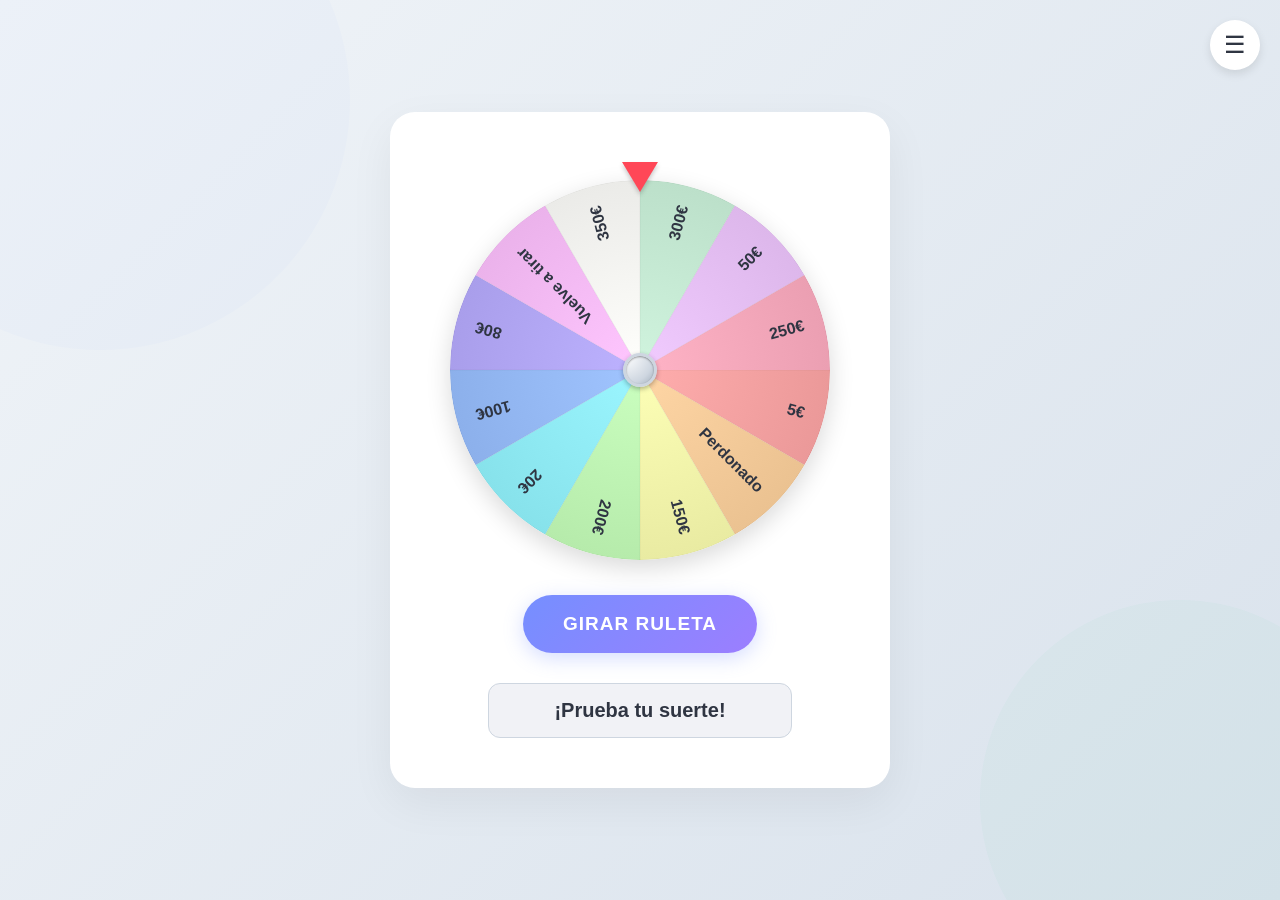
==== index.html @ 8aab4d03 "Update index.html" ====
<!DOCTYPE html>
<html lang="es">
<head>
<meta charset="UTF-8">
<meta name="viewport" content="width=device-width, initial-scale=1.0"/>
<title>Ruleta - Tiradas Gratis</title>
<style>
  /* --- Fondo y Entorno Visual --- */
  body {
    font-family: 'Segoe UI', Tahoma, Geneva, Verdana, sans-serif;
    display: flex;
    justify-content: center;
    align-items: center;
    min-height: 100vh;
    margin: 0;
    padding: 20px;
    box-sizing: border-box;
    overflow-x: hidden;
    
    /* Fondo Refinado con Profundidad */
    background: 
      linear-gradient(135deg, #f0f4f8 0%, #d9e2ec 100%),
      radial-gradient(circle at 70% 30%, rgba(117, 143, 255, 0.05) 0%, rgba(117, 143, 255, 0) 50%),
      repeating-linear-gradient(45deg, transparent, transparent 10px, rgba(0,0,0,0.01) 10px, rgba(0,0,0,0.01) 20px);
    background-attachment: fixed;
  }

  /* Formas Decorativas en el Fondo */
  body::before, body::after {
    content: '';
    position: fixed;
    border-radius: 50%;
    z-index: -1; 
  }

  body::before {
    width: 500px;
    height: 500px;
    background: rgba(117, 143, 255, 0.03);
    top: -150px;
    left: -150px;
  }

  body::after {
    width: 400px;
    height: 400px;
    background: rgba(46, 213, 115, 0.03);
    bottom: -100px;
    right: -100px;
  }

  /* --- Botón Menú Hamburguesa --- */
  #btn-menu {
    position: fixed;
    top: 20px;
    right: 20px;
    background: white;
    border: none;
    width: 50px;
    height: 50px;
    border-radius: 50%;
    font-size: 24px;
    cursor: pointer;
    box-shadow: 0 4px 10px rgba(0,0,0,0.1);
    z-index: 100;
    transition: transform 0.2s, box-shadow 0.2s;
    display: flex;
    justify-content: center;
    align-items: center;
    color: #2f3542;
  }

  #btn-menu:hover {
    transform: scale(1.05);
    box-shadow: 0 6px 15px rgba(0,0,0,0.15);
  }

  /* --- Overlay oscuro al abrir el menú --- */
  #overlay {
    position: fixed;
    top: 0; left: 0; width: 100%; height: 100%;
    background: rgba(0,0,0,0.4);
    opacity: 0;
    pointer-events: none;
    transition: opacity 0.3s ease;
    z-index: 999;
  }

  #overlay.activo {
    opacity: 1;
    pointer-events: auto;
  }

  /* --- Contenedor Principal Más Refinado --- */
  .contenedor-ruleta {
    background: white;
    padding: 50px 60px; /* Espaciado interno más generoso */
    border-radius: 25px; /* Bordes más redondeados */
    box-shadow: 0 15px 45px rgba(0,0,0,0.06); /* Sombra más suave y extendida */
    text-align: center;
    display: flex;
    flex-direction: column;
    align-items: center;
    justify-content: center;
    z-index: 10;
  }

  /* --- Ruleta Visual --- */
  .flecha {
    width: 0;
    height: 0;
    border-left: 18px solid transparent;
    border-right: 18px solid transparent;
    border-top: 30px solid #ff4757;
    margin: 0 auto -12px; 
    position: relative;
    z-index: 10;
    filter: drop-shadow(0px 3px 2px rgba(0,0,0,0.2));
  }

  .ruleta-container {
    position: relative;
    display: flex;
    justify-content: center;
    align-items: center;
    border-radius: 50%;
    box-shadow: 0 8px 25px rgba(0,0,0,0.15);
  }

  #canvas {
    border-radius: 50%;
    cursor: pointer;
    display: block;
    width: 380px;  
    height: 380px; 
  }

  .ruleta-container::after {
    content: '';
    position: absolute;
    width: 28px;
    height: 28px;
    background: radial-gradient(circle at top left, #ffffff 0%, #ced6e0 70%, #a4b0be 100%);
    border: 3px solid #ced6e0;
    border-radius: 50%;
    z-index: 5;
    box-shadow: inset 0 1px 2px rgba(0,0,0,0.4), 0 2px 5px rgba(0,0,0,0.3);
  }

  /* --- Botones y Resultados Refinados --- */
  #girarBtn {
    background: linear-gradient(135deg, #758fff, #9c7eff);
    border: none;
    padding: 18px 40px;
    color: white;
    font-size: 19px;
    font-weight: bold;
    border-radius: 50px;
    cursor: pointer;
    box-shadow: 0 5px 20px rgba(117, 143, 255, 0.3);
    transition: all 0.3s ease;
    margin-top: 35px;
    text-transform: uppercase;
    letter-spacing: 1px;
  }

  #girarBtn:not(:disabled):hover {
    transform: translateY(-3px) scale(1.03);
    box-shadow: 0 8px 25px rgba(117, 143, 255, 0.5);
  }

  #girarBtn:disabled {
    background: #ced6e0;
    box-shadow: none;
    cursor: not-allowed;
    transform: none;
  }

  #resultado {
    background: #f1f2f6; 
    border: 1px solid #ced6e0; 
    border-radius: 12px;
    padding: 15px 25px; 
    margin-top: 30px; 
    font-size: 20px;
    font-weight: bold;
    min-height: 28px;
    color: #2f3542;
    transition: all 0.3s ease;
    width: 80%; /* Para que el fondo no ocupe todo el ancho */
    box-sizing: border-box;
  }

  @keyframes parpadear {
    0%, 100% { opacity: 1; }
    50% { opacity: 0.7; }
  }
  
  .resultado-perdonado {
    color: #2ed573 !important;
    border-color: #2ed573 !important;
    background: rgba(46, 213, 115, 0.05) !important;
    transform: scale(1.05);
    animation: parpadear 1s ease-in-out infinite;
    box-shadow: 0 0 15px rgba(46, 213, 115, 0.2);
  }

  .resultado-reintentar {
    color: #758fff !important;
    border-color: #758fff !important;
    background: rgba(117, 143, 255, 0.05) !important;
    transform: scale(1.05);
    font-style: italic;
    box-shadow: 0 0 15px rgba(117, 143, 255, 0.2);
  }

  /* --- Panel de Configuración Deslizante --- */
  .panel-configuracion {
    position: fixed;
    top: 0;
    right: -350px; 
    width: 320px;
    height: 100vh; 
    background: white;
    box-shadow: -5px 0 25px rgba(0,0,0,0.15);
    z-index: 1000; 
    transition: right 0.3s cubic-bezier(0.2, 0.8, 0.2, 1);
    padding: 25px 20px;
    box-sizing: border-box;
    display: flex;
    flex-direction: column;
  }

  .panel-configuracion.abierto {
    right: 0; 
  }

  .header-panel {
    display: flex;
    justify-content: space-between;
    align-items: center;
    margin-bottom: 15px;
    border-bottom: 2px solid #f1f2f6;
    padding-bottom: 10px;
  }

  .header-panel h3 {
    margin: 0;
    font-size: 20px;
    color: #2f3542;
  }

  .btn-cerrar-panel {
    background: transparent;
    border: none;
    font-size: 28px;
    cursor: pointer;
    color: #ff4757;
    line-height: 1;
    padding: 0 5px;
    transition: transform 0.2s;
  }

  .btn-cerrar-panel:hover {
    transform: scale(1.2);
  }

  #lista-opciones {
    list-style: none;
    padding: 0;
    margin: 0 0 15px 0;
    overflow-y: auto; 
    flex-grow: 1; 
    scrollbar-width: thin;
    scrollbar-color: #ced6e0 transparent;
  }

  #lista-opciones::-webkit-scrollbar { width: 6px; }
  #lista-opciones::-webkit-scrollbar-thumb { background-color: #ced6e0; border-radius: 10px; }

  .item-opcion {
    display: flex;
    gap: 8px;
    margin-bottom: 10px;
    align-items: center;
    padding-right: 5px; 
  }

  .item-opcion input {
    flex-grow: 1;
    padding: 10px;
    border: 1px solid #ced6e0;
    border-radius: 6px;
    font-size: 15px;
    outline: none;
    transition: border-color 0.2s;
  }

  .item-opcion input:focus {
    border-color: #758fff;
  }

  .btn-eliminar {
    background: #ff4757;
    color: white;
    border: none;
    width: 32px;
    height: 32px;
    border-radius: 6px;
    cursor: pointer;
    font-weight: bold;
    font-size: 16px;
  }

  .btn-añadir {
    background: #2ed573;
    color: white;
    border: none;
    padding: 14px;
    border-radius: 8px;
    cursor: pointer;
    font-weight: bold;
    font-size: 15px;
    margin-top: auto; 
    transition: transform 0.2s;
  }
  
  .btn-añadir:hover {
    transform: translateY(-2px);
  }
  
  /* Ajustes para pantallas pequeñas */
  @media (max-width: 500px) {
    .contenedor-ruleta { padding: 30px 20px; width: 100%; border-radius: 15px; }
    #canvas { width: 100%; max-width: 380px; height: auto; aspect-ratio: 1/1; }
    .panel-configuracion { width: 100%; right: -100%; }
    #resultado { width: 100%; font-size: 18px; }
  }
</style>
</head>
<body>

<button id="btn-menu" onclick="toggleMenu()">☰</button>
<div id="overlay" onclick="toggleMenu()"></div>

<div class="contenedor-ruleta">
  <div class="flecha"></div>
  <div class="ruleta-container">
    <canvas id="canvas" width="380" height="380"></canvas>
  </div>
  <button id="girarBtn" onclick="girarRuleta()">Girar Ruleta</button>
  <div id="resultado">¡Prueba tu suerte!</div>
</div>

<div class="panel-configuracion" id="panel-config">
  <div class="header-panel">
    <h3>⚙️ Opciones</h3>
    <button class="btn-cerrar-panel" onclick="toggleMenu()">×</button>
  </div>
  <ul id="lista-opciones"></ul>
  <button class="btn-añadir" onclick="añadirOpcion()">+ Añadir opción</button>
</div>

<script>
// --- LÓGICA DEL MENÚ LATERAL ---
function toggleMenu() {
  const panel = document.getElementById('panel-config');
  const overlay = document.getElementById('overlay');
  
  panel.classList.toggle('abierto');
  overlay.classList.toggle('activo');
}

// --- LÓGICA DE LA RULETA ---
const canvas = document.getElementById("canvas");
const ctx = canvas.getContext("2d");
const resultado = document.getElementById("resultado");
const girarBtn = document.getElementById("girarBtn");
const listaOpcionesUI = document.getElementById("lista-opciones");

let ruletaGirando = false;
let rotacionActual = 0;

let opciones = [
  "5€", "Perdonado", "150€", "200€", "20€", "100€", 
  "80€", "Vuelve a tirar", "350€", "300€", "50€", "250€"
];

const colores = [
  "#ffadad", "#ffd6a5", "#fdffb6", "#caffbf", "#9bf6ff", "#a0c4ff",
  "#bdb2ff", "#ffc6ff", "#fffffc", "#d0f4de", "#f1cbff", "#ffb3c6"
];

function ajustarColor(color, cantidad) {
  let r = parseInt(color.slice(1, 3), 16), g = parseInt(color.slice(3, 5), 16), b = parseInt(color.slice(5, 7), 16);
  r = Math.max(0, Math.min(255, r + cantidad));
  g = Math.max(0, Math.min(255, g + cantidad));
  b = Math.max(0, Math.min(255, b + cantidad));
  return `rgb(${r}, ${g}, ${b})`;
}

function dibujarRuleta() {
  const slices = opciones.length;
  if (slices === 0) return;
  ctx.clearRect(0, 0, 380, 380);
  
  const centro = 190; 
  
  for (let i = 0; i < slices; i++) {
    ctx.beginPath();
    ctx.moveTo(centro, centro);
    const gradient = ctx.createRadialGradient(centro, centro, 0, centro, centro, centro);
    gradient.addColorStop(0, colores[i % colores.length]); 
    gradient.addColorStop(1, ajustarColor(colores[i % colores.length], -20)); 
    ctx.fillStyle = gradient;
    ctx.arc(centro, centro, centro, (i * 2 * Math.PI) / slices, ((i + 1) * 2 * Math.PI) / slices);
    ctx.fill();
    
    ctx.lineWidth = 1;
    ctx.strokeStyle = "rgba(0,0,0,0.05)";
    ctx.stroke();
    
    ctx.save();
    ctx.translate(centro, centro);
    ctx.rotate(((i + 0.5) * 2 * Math.PI) / slices);
    ctx.fillStyle = "#2f3542";
    
    const fontSize = slices > 15 ? 12 : 16;
    ctx.font = `bold ${fontSize}px sans-serif`;
    ctx.textAlign = "right";
    ctx.textBaseline = "middle";
    ctx.fillText(opciones[i], centro - 20, 0);
    ctx.restore();
  }
}

function girarRuleta() {
  if (ruletaGirando || opciones.length === 0) return;
  ruletaGirando = true;
  girarBtn.disabled = true;
  resultado.className = "";
  resultado.innerText = "Girando...";

  const slices = opciones.length;
  const indiceGanador = Math.floor(Math.random() * slices);
  const vueltasExtras = (Math.floor(Math.random() * 4) + 5) * 360;
  
  const sliceAngle = 360 / slices;
  const anguloCentroPremio = (indiceGanador * sliceAngle) + (sliceAngle / 2);
  const desfaseAleatorio = (Math.random() * (sliceAngle * 0.8)) - (sliceAngle * 0.4);
  const baseRotacion = 270 - anguloCentroPremio + desfaseAleatorio;

  const moduloActual = rotacionActual % 360;
  let diferenciaRotacion = baseRotacion - moduloActual;
  if (diferenciaRotacion < 0) diferenciaRotacion += 360;

  const rotacionTotal = rotacionActual + vueltasExtras + diferenciaRotacion;
  
  canvas.style.transition = "transform 4s cubic-bezier(0.2, 0.8, 0.1, 1)";
  canvas.style.transform = `rotate(${rotacionTotal}deg)`;
  rotacionActual = rotacionTotal;

  setTimeout(() => {
    const textoGanador = opciones[indiceGanador];
    
    if (textoGanador.toLowerCase().includes("perdonado")) {
      resultado.innerText = "¡Has sido perdonado! 🎉";
      resultado.classList.add("resultado-perdonado");
    } else if (textoGanador.toLowerCase().includes("vuelve a tirar") || textoGanador.toLowerCase().includes("otra vez")) {
      resultado.innerText = "¡Tira de nuevo! 🔄";
      resultado.classList.add("resultado-reintentar");
      setTimeout(() => { if(!ruletaGirando) resultado.innerText += " (¡Tu turno!)"; }, 1500);
    } else {
      resultado.innerText = `Resultado: ${textoGanador}`;
    }
    
    ruletaGirando = false;
    girarBtn.disabled = false;
  }, 4050); 
}

function renderizarLista() {
  listaOpcionesUI.innerHTML = "";
  opciones.forEach((opcion, index) => {
    const li = document.createElement("li");
    li.className = "item-opcion";
    li.innerHTML = `<input type="text" value="${opcion}" oninput="opciones[${index}]=this.value; dibujarRuleta()">
                    <button class="btn-eliminar" onclick="eliminarOpcion(${index})">×</button>`;
    listaOpcionesUI.appendChild(li);
  });
  dibujarRuleta();
}

function eliminarOpcion(index) {
  if (opciones.length > 2) { opciones.splice(index, 1); renderizarLista(); }
  else { alert("La ruleta necesita al menos 2 opciones."); }
}

function añadirOpcion() {
  opciones.push("Nueva");
  renderizarLista();
  listaOpcionesUI.scrollTop = listaOpcionesUI.scrollHeight;
}

renderizarLista();
canvas.addEventListener('click', () => {
  if (!ruletaGirando) girarRuleta();
});

// --- PROTECCIÓN BÁSICA ---
document.addEventListener('contextmenu', e => e.preventDefault());
document.addEventListener('keydown', e => {
  if (e.key === 'F12' || (e.ctrlKey && e.shiftKey && e.key === 'I') || (e.ctrlKey && e.key === 'u')) e.preventDefault();
});
</script>
</body>
</html>
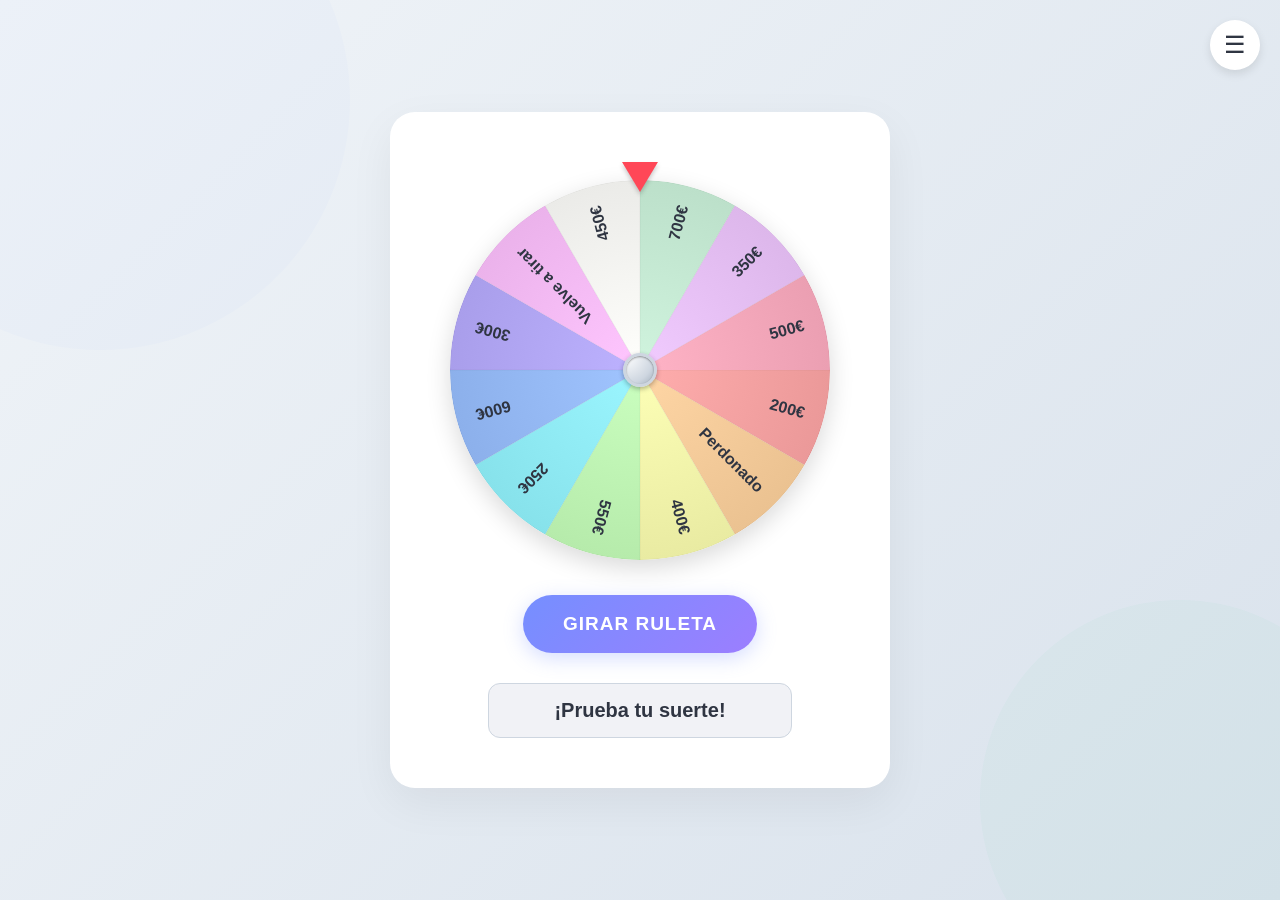
==== commit 51682006: "Update index.html" ====
--- a/index.html
+++ b/index.html
@@ -17,7 +17,6 @@
     box-sizing: border-box;
     overflow-x: hidden;
     
-    /* Fondo Refinado con Profundidad */
     background: 
       linear-gradient(135deg, #f0f4f8 0%, #d9e2ec 100%),
       radial-gradient(circle at 70% 30%, rgba(117, 143, 255, 0.05) 0%, rgba(117, 143, 255, 0) 50%),
@@ -25,7 +24,6 @@
     background-attachment: fixed;
   }
 
-  /* Formas Decorativas en el Fondo */
   body::before, body::after {
     content: '';
     position: fixed;
@@ -75,7 +73,6 @@
     box-shadow: 0 6px 15px rgba(0,0,0,0.15);
   }
 
-  /* --- Overlay oscuro al abrir el menú --- */
   #overlay {
     position: fixed;
     top: 0; left: 0; width: 100%; height: 100%;
@@ -91,12 +88,12 @@
     pointer-events: auto;
   }
 
-  /* --- Contenedor Principal Más Refinado --- */
+  /* --- Contenedor Principal --- */
   .contenedor-ruleta {
     background: white;
-    padding: 50px 60px; /* Espaciado interno más generoso */
-    border-radius: 25px; /* Bordes más redondeados */
-    box-shadow: 0 15px 45px rgba(0,0,0,0.06); /* Sombra más suave y extendida */
+    padding: 50px 60px; 
+    border-radius: 25px; 
+    box-shadow: 0 15px 45px rgba(0,0,0,0.06); 
     text-align: center;
     display: flex;
     flex-direction: column;
@@ -147,7 +144,7 @@
     box-shadow: inset 0 1px 2px rgba(0,0,0,0.4), 0 2px 5px rgba(0,0,0,0.3);
   }
 
-  /* --- Botones y Resultados Refinados --- */
+  /* --- Botones y Resultados --- */
   #girarBtn {
     background: linear-gradient(135deg, #758fff, #9c7eff);
     border: none;
@@ -187,7 +184,7 @@
     min-height: 28px;
     color: #2f3542;
     transition: all 0.3s ease;
-    width: 80%; /* Para que el fondo no ocupe todo el ancho */
+    width: 80%; 
     box-sizing: border-box;
   }
 
@@ -329,7 +326,6 @@
     transform: translateY(-2px);
   }
   
-  /* Ajustes para pantallas pequeñas */
   @media (max-width: 500px) {
     .contenedor-ruleta { padding: 30px 20px; width: 100%; border-radius: 15px; }
     #canvas { width: 100%; max-width: 380px; height: auto; aspect-ratio: 1/1; }
@@ -362,7 +358,6 @@
 </div>
 
 <script>
-// --- LÓGICA DEL MENÚ LATERAL ---
 function toggleMenu() {
   const panel = document.getElementById('panel-config');
   const overlay = document.getElementById('overlay');
@@ -371,7 +366,6 @@
   overlay.classList.toggle('activo');
 }
 
-// --- LÓGICA DE LA RULETA ---
 const canvas = document.getElementById("canvas");
 const ctx = canvas.getContext("2d");
 const resultado = document.getElementById("resultado");
@@ -381,9 +375,10 @@
 let ruletaGirando = false;
 let rotacionActual = 0;
 
+// Opciones actualizadas con montos entre 200 y 700
 let opciones = [
-  "5€", "Perdonado", "150€", "200€", "20€", "100€", 
-  "80€", "Vuelve a tirar", "350€", "300€", "50€", "250€"
+  "200€", "Perdonado", "400€", "550€", "250€", "600€", 
+  "300€", "Vuelve a tirar", "450€", "700€", "350€", "500€"
 ];
 
 const colores = [
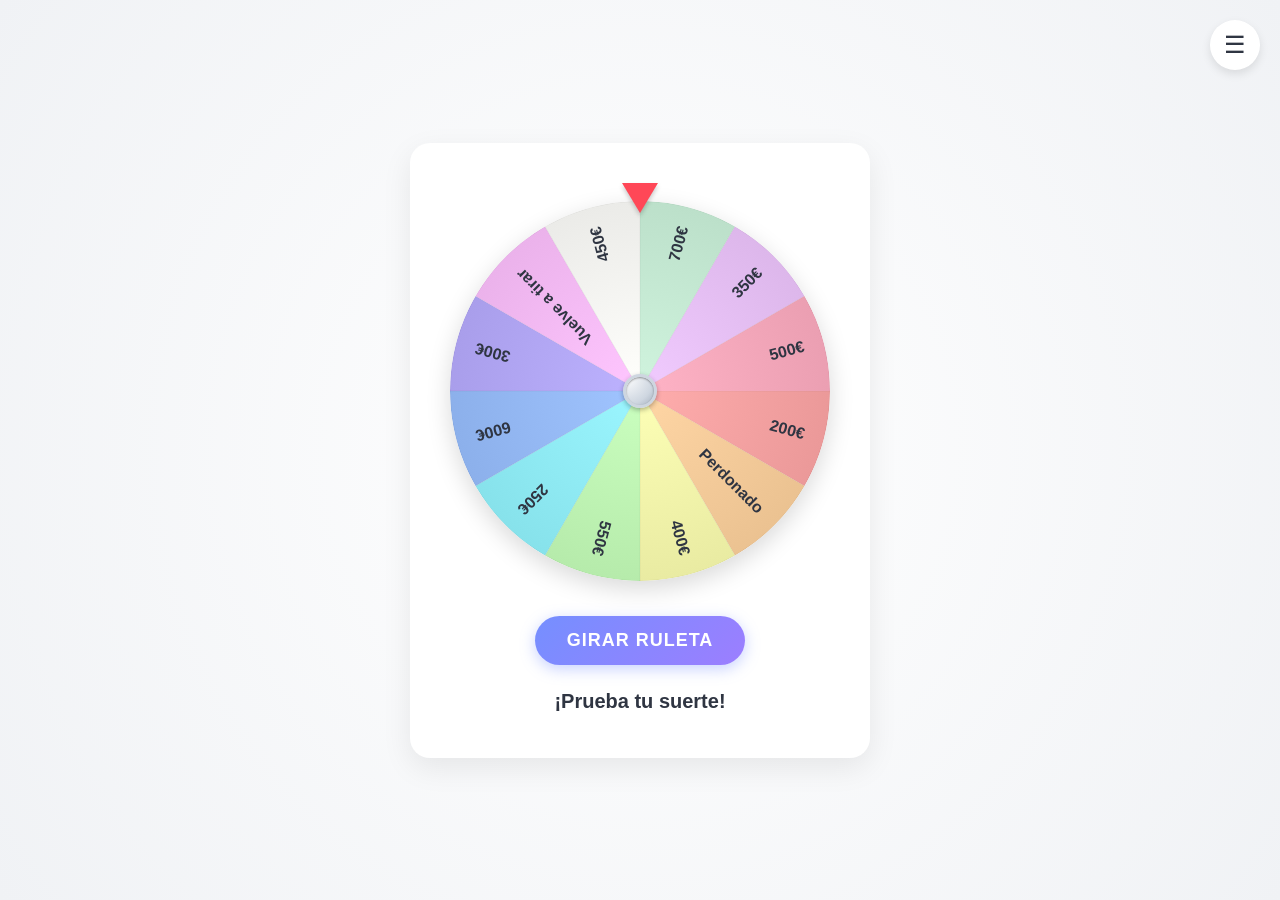
==== commit 6d6d2b5f: "Update index.html" ====
--- a/index.html
+++ b/index.html
@@ -5,46 +5,17 @@
 <meta name="viewport" content="width=device-width, initial-scale=1.0"/>
 <title>Ruleta - Tiradas Gratis</title>
 <style>
-  /* --- Fondo y Entorno Visual --- */
   body {
     font-family: 'Segoe UI', Tahoma, Geneva, Verdana, sans-serif;
     display: flex;
     justify-content: center;
     align-items: center;
     min-height: 100vh;
+    background: radial-gradient(circle at center, #ffffff 0%, #f0f2f5 100%);
     margin: 0;
     padding: 20px;
     box-sizing: border-box;
     overflow-x: hidden;
-    
-    background: 
-      linear-gradient(135deg, #f0f4f8 0%, #d9e2ec 100%),
-      radial-gradient(circle at 70% 30%, rgba(117, 143, 255, 0.05) 0%, rgba(117, 143, 255, 0) 50%),
-      repeating-linear-gradient(45deg, transparent, transparent 10px, rgba(0,0,0,0.01) 10px, rgba(0,0,0,0.01) 20px);
-    background-attachment: fixed;
-  }
-
-  body::before, body::after {
-    content: '';
-    position: fixed;
-    border-radius: 50%;
-    z-index: -1; 
-  }
-
-  body::before {
-    width: 500px;
-    height: 500px;
-    background: rgba(117, 143, 255, 0.03);
-    top: -150px;
-    left: -150px;
-  }
-
-  body::after {
-    width: 400px;
-    height: 400px;
-    background: rgba(46, 213, 115, 0.03);
-    bottom: -100px;
-    right: -100px;
   }
 
   /* --- Botón Menú Hamburguesa --- */
@@ -73,6 +44,7 @@
     box-shadow: 0 6px 15px rgba(0,0,0,0.15);
   }
 
+  /* --- Overlay oscuro al abrir el menú --- */
   #overlay {
     position: fixed;
     top: 0; left: 0; width: 100%; height: 100%;
@@ -88,21 +60,20 @@
     pointer-events: auto;
   }
 
-  /* --- Contenedor Principal --- */
+  /* --- Diseño Principal de la Ruleta --- */
   .contenedor-ruleta {
     background: white;
-    padding: 50px 60px; 
-    border-radius: 25px; 
-    box-shadow: 0 15px 45px rgba(0,0,0,0.06); 
+    padding: 40px;
+    border-radius: 20px;
+    box-shadow: 0 10px 30px rgba(0,0,0,0.08);
     text-align: center;
     display: flex;
     flex-direction: column;
     align-items: center;
-    justify-content: center;
     z-index: 10;
   }
 
-  /* --- Ruleta Visual --- */
+  /* --- Ruleta Visual (Tamaño 380px) --- */
   .flecha {
     width: 0;
     height: 0;
@@ -148,13 +119,13 @@
   #girarBtn {
     background: linear-gradient(135deg, #758fff, #9c7eff);
     border: none;
-    padding: 18px 40px;
+    padding: 14px 32px;
     color: white;
-    font-size: 19px;
+    font-size: 18px;
     font-weight: bold;
     border-radius: 50px;
     cursor: pointer;
-    box-shadow: 0 5px 20px rgba(117, 143, 255, 0.3);
+    box-shadow: 0 4px 15px rgba(117, 143, 255, 0.4);
     transition: all 0.3s ease;
     margin-top: 35px;
     text-transform: uppercase;
@@ -162,8 +133,8 @@
   }
 
   #girarBtn:not(:disabled):hover {
-    transform: translateY(-3px) scale(1.03);
-    box-shadow: 0 8px 25px rgba(117, 143, 255, 0.5);
+    transform: translateY(-2px) scale(1.02);
+    box-shadow: 0 6px 20px rgba(117, 143, 255, 0.6);
   }
 
   #girarBtn:disabled {
@@ -174,18 +145,12 @@
   }
 
   #resultado {
-    background: #f1f2f6; 
-    border: 1px solid #ced6e0; 
-    border-radius: 12px;
-    padding: 15px 25px; 
-    margin-top: 30px; 
+    margin-top: 25px;
     font-size: 20px;
     font-weight: bold;
     min-height: 28px;
     color: #2f3542;
     transition: all 0.3s ease;
-    width: 80%; 
-    box-sizing: border-box;
   }
 
   @keyframes parpadear {
@@ -195,20 +160,15 @@
   
   .resultado-perdonado {
     color: #2ed573 !important;
-    border-color: #2ed573 !important;
-    background: rgba(46, 213, 115, 0.05) !important;
-    transform: scale(1.05);
+    transform: scale(1.1);
     animation: parpadear 1s ease-in-out infinite;
-    box-shadow: 0 0 15px rgba(46, 213, 115, 0.2);
+    text-shadow: 0 0 5px rgba(46, 213, 115, 0.3);
   }
 
   .resultado-reintentar {
     color: #758fff !important;
-    border-color: #758fff !important;
-    background: rgba(117, 143, 255, 0.05) !important;
-    transform: scale(1.05);
+    transform: scale(1.1);
     font-style: italic;
-    box-shadow: 0 0 15px rgba(117, 143, 255, 0.2);
   }
 
   /* --- Panel de Configuración Deslizante --- */
@@ -327,10 +287,9 @@
   }
   
   @media (max-width: 500px) {
-    .contenedor-ruleta { padding: 30px 20px; width: 100%; border-radius: 15px; }
+    .contenedor-ruleta { padding: 20px; width: 100%; }
     #canvas { width: 100%; max-width: 380px; height: auto; aspect-ratio: 1/1; }
     .panel-configuracion { width: 100%; right: -100%; }
-    #resultado { width: 100%; font-size: 18px; }
   }
 </style>
 </head>
@@ -358,6 +317,7 @@
 </div>
 
 <script>
+// --- LÓGICA DEL MENÚ LATERAL ---
 function toggleMenu() {
   const panel = document.getElementById('panel-config');
   const overlay = document.getElementById('overlay');
@@ -366,6 +326,7 @@
   overlay.classList.toggle('activo');
 }
 
+// --- LÓGICA DE LA RULETA ---
 const canvas = document.getElementById("canvas");
 const ctx = canvas.getContext("2d");
 const resultado = document.getElementById("resultado");
@@ -375,7 +336,7 @@
 let ruletaGirando = false;
 let rotacionActual = 0;
 
-// Opciones actualizadas con montos entre 200 y 700
+// Opciones actualizadas (montos entre 200 y 700)
 let opciones = [
   "200€", "Perdonado", "400€", "550€", "250€", "600€", 
   "300€", "Vuelve a tirar", "450€", "700€", "350€", "500€"
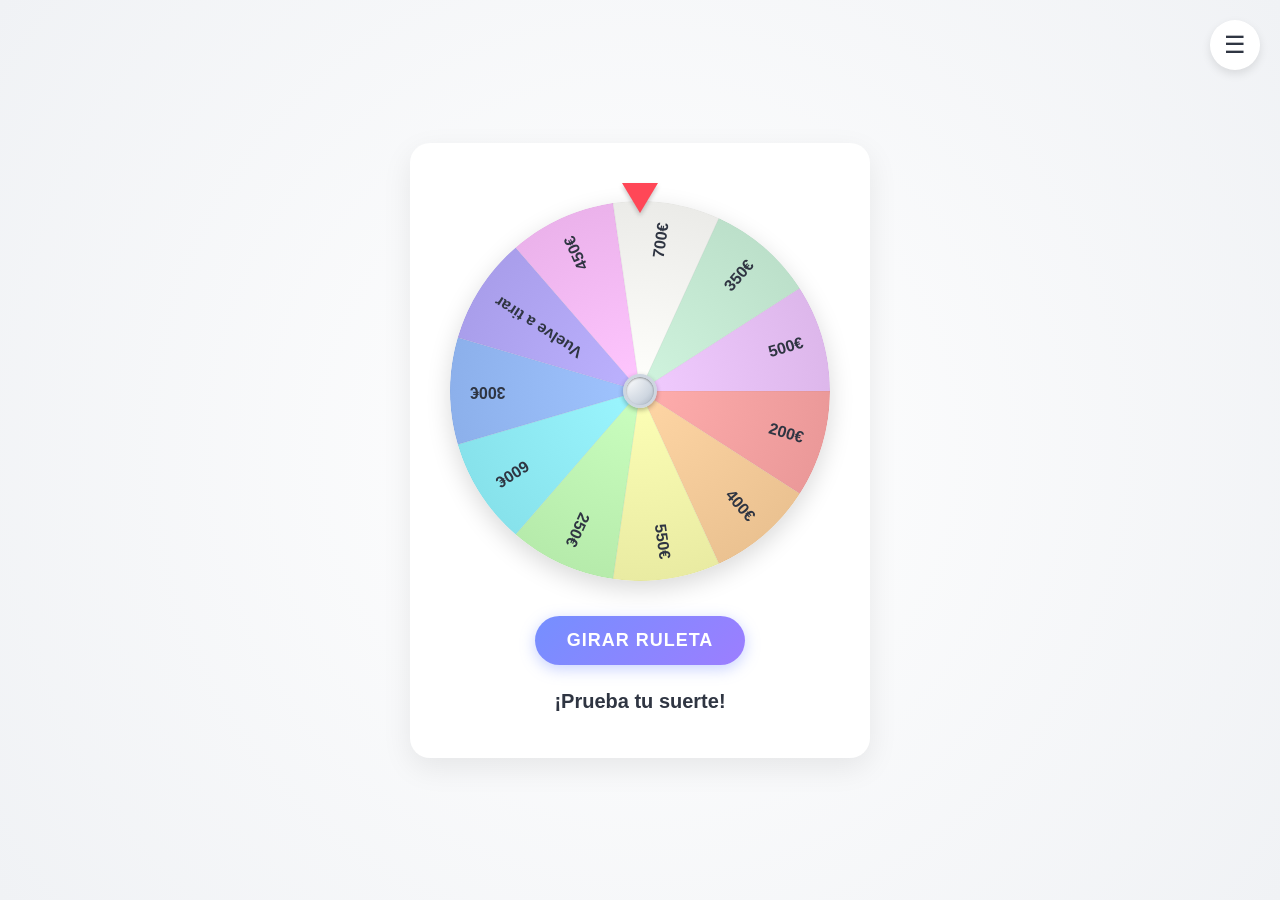
==== commit 30b4a5ec: "Update index.html" ====
--- a/index.html
+++ b/index.html
@@ -3,7 +3,7 @@
 <head>
 <meta charset="UTF-8">
 <meta name="viewport" content="width=device-width, initial-scale=1.0"/>
-<title>Ruleta - Tiradas Gratis</title>
+<title>Spinwheel</title>
 <style>
   body {
     font-family: 'Segoe UI', Tahoma, Geneva, Verdana, sans-serif;
@@ -336,9 +336,9 @@
 let ruletaGirando = false;
 let rotacionActual = 0;
 
-// Opciones actualizadas (montos entre 200 y 700)
+// Opciones actualizadas (montos entre 200 y 700, sin "Perdonado")
 let opciones = [
-  "200€", "Perdonado", "400€", "550€", "250€", "600€", 
+  "200€", "400€", "550€", "250€", "600€", 
   "300€", "Vuelve a tirar", "450€", "700€", "350€", "500€"
 ];
 
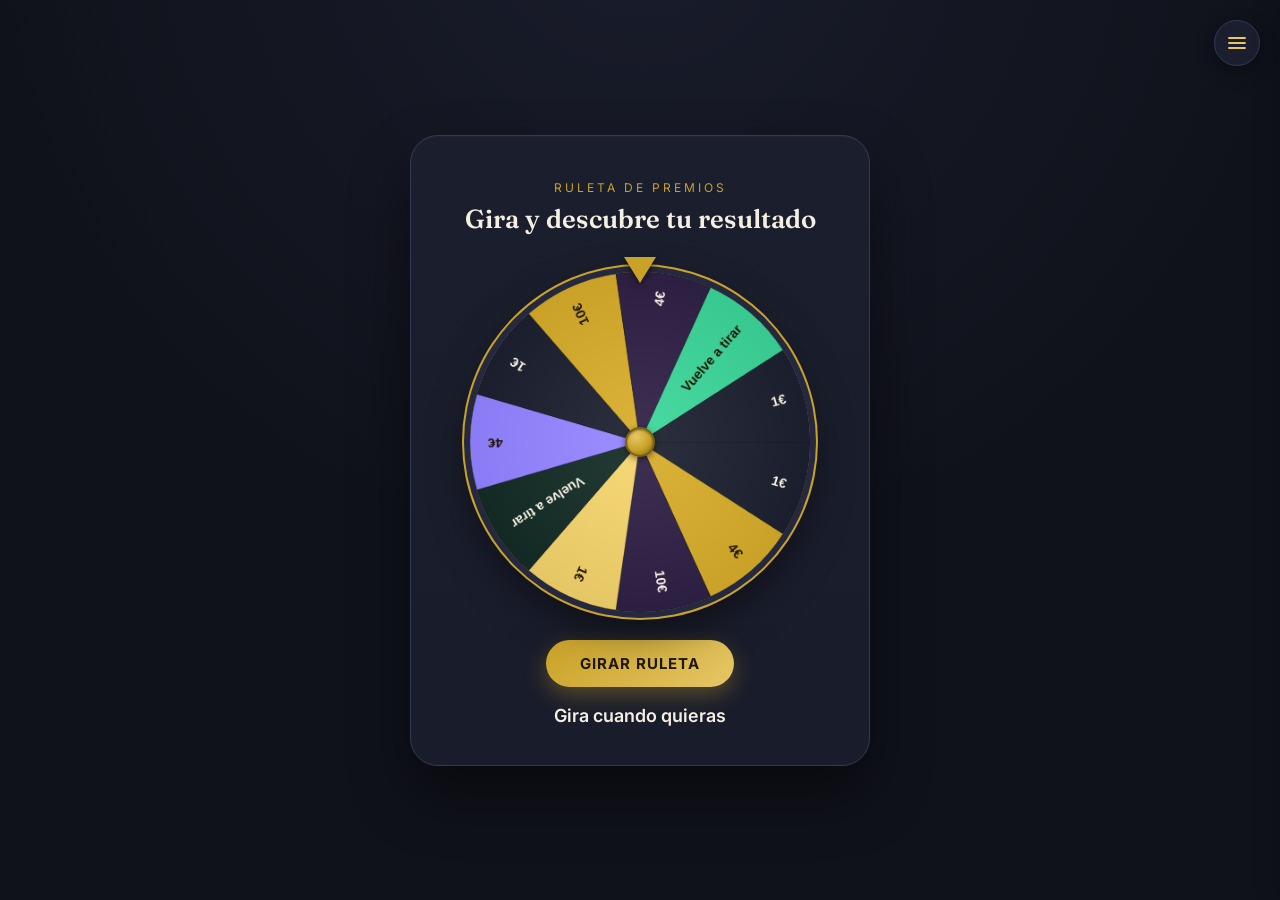
==== commit 264df89d: "Update index.html" ====
--- a/index.html
+++ b/index.html
@@ -3,471 +3,53 @@
 <head>
 <meta charset="UTF-8">
 <meta name="viewport" content="width=device-width, initial-scale=1.0"/>
-<title>Spinwheel</title>
-<style>
-  body {
-    font-family: 'Segoe UI', Tahoma, Geneva, Verdana, sans-serif;
-    display: flex;
-    justify-content: center;
-    align-items: center;
-    min-height: 100vh;
-    background: radial-gradient(circle at center, #ffffff 0%, #f0f2f5 100%);
-    margin: 0;
-    padding: 20px;
-    box-sizing: border-box;
-    overflow-x: hidden;
-  }
-
-  /* --- Botón Menú Hamburguesa --- */
-  #btn-menu {
-    position: fixed;
-    top: 20px;
-    right: 20px;
-    background: white;
-    border: none;
-    width: 50px;
-    height: 50px;
-    border-radius: 50%;
-    font-size: 24px;
-    cursor: pointer;
-    box-shadow: 0 4px 10px rgba(0,0,0,0.1);
-    z-index: 100;
-    transition: transform 0.2s, box-shadow 0.2s;
-    display: flex;
-    justify-content: center;
-    align-items: center;
-    color: #2f3542;
-  }
-
-  #btn-menu:hover {
-    transform: scale(1.05);
-    box-shadow: 0 6px 15px rgba(0,0,0,0.15);
-  }
-
-  /* --- Overlay oscuro al abrir el menú --- */
-  #overlay {
-    position: fixed;
-    top: 0; left: 0; width: 100%; height: 100%;
-    background: rgba(0,0,0,0.4);
-    opacity: 0;
-    pointer-events: none;
-    transition: opacity 0.3s ease;
-    z-index: 999;
-  }
-
-  #overlay.activo {
-    opacity: 1;
-    pointer-events: auto;
-  }
-
-  /* --- Diseño Principal de la Ruleta --- */
-  .contenedor-ruleta {
-    background: white;
-    padding: 40px;
-    border-radius: 20px;
-    box-shadow: 0 10px 30px rgba(0,0,0,0.08);
-    text-align: center;
-    display: flex;
-    flex-direction: column;
-    align-items: center;
-    z-index: 10;
-  }
-
-  /* --- Ruleta Visual (Tamaño 380px) --- */
-  .flecha {
-    width: 0;
-    height: 0;
-    border-left: 18px solid transparent;
-    border-right: 18px solid transparent;
-    border-top: 30px solid #ff4757;
-    margin: 0 auto -12px; 
-    position: relative;
-    z-index: 10;
-    filter: drop-shadow(0px 3px 2px rgba(0,0,0,0.2));
-  }
-
-  .ruleta-container {
-    position: relative;
-    display: flex;
-    justify-content: center;
-    align-items: center;
-    border-radius: 50%;
-    box-shadow: 0 8px 25px rgba(0,0,0,0.15);
-  }
-
-  #canvas {
-    border-radius: 50%;
-    cursor: pointer;
-    display: block;
-    width: 380px;  
-    height: 380px; 
-  }
-
-  .ruleta-container::after {
-    content: '';
-    position: absolute;
-    width: 28px;
-    height: 28px;
-    background: radial-gradient(circle at top left, #ffffff 0%, #ced6e0 70%, #a4b0be 100%);
-    border: 3px solid #ced6e0;
-    border-radius: 50%;
-    z-index: 5;
-    box-shadow: inset 0 1px 2px rgba(0,0,0,0.4), 0 2px 5px rgba(0,0,0,0.3);
-  }
-
-  /* --- Botones y Resultados --- */
-  #girarBtn {
-    background: linear-gradient(135deg, #758fff, #9c7eff);
-    border: none;
-    padding: 14px 32px;
-    color: white;
-    font-size: 18px;
-    font-weight: bold;
-    border-radius: 50px;
-    cursor: pointer;
-    box-shadow: 0 4px 15px rgba(117, 143, 255, 0.4);
-    transition: all 0.3s ease;
-    margin-top: 35px;
-    text-transform: uppercase;
-    letter-spacing: 1px;
-  }
-
-  #girarBtn:not(:disabled):hover {
-    transform: translateY(-2px) scale(1.02);
-    box-shadow: 0 6px 20px rgba(117, 143, 255, 0.6);
-  }
-
-  #girarBtn:disabled {
-    background: #ced6e0;
-    box-shadow: none;
-    cursor: not-allowed;
-    transform: none;
-  }
-
-  #resultado {
-    margin-top: 25px;
-    font-size: 20px;
-    font-weight: bold;
-    min-height: 28px;
-    color: #2f3542;
-    transition: all 0.3s ease;
-  }
-
-  @keyframes parpadear {
-    0%, 100% { opacity: 1; }
-    50% { opacity: 0.7; }
-  }
-  
-  .resultado-perdonado {
-    color: #2ed573 !important;
-    transform: scale(1.1);
-    animation: parpadear 1s ease-in-out infinite;
-    text-shadow: 0 0 5px rgba(46, 213, 115, 0.3);
-  }
-
-  .resultado-reintentar {
-    color: #758fff !important;
-    transform: scale(1.1);
-    font-style: italic;
-  }
-
-  /* --- Panel de Configuración Deslizante --- */
-  .panel-configuracion {
-    position: fixed;
-    top: 0;
-    right: -350px; 
-    width: 320px;
-    height: 100vh; 
-    background: white;
-    box-shadow: -5px 0 25px rgba(0,0,0,0.15);
-    z-index: 1000; 
-    transition: right 0.3s cubic-bezier(0.2, 0.8, 0.2, 1);
-    padding: 25px 20px;
-    box-sizing: border-box;
-    display: flex;
-    flex-direction: column;
-  }
-
-  .panel-configuracion.abierto {
-    right: 0; 
-  }
-
-  .header-panel {
-    display: flex;
-    justify-content: space-between;
-    align-items: center;
-    margin-bottom: 15px;
-    border-bottom: 2px solid #f1f2f6;
-    padding-bottom: 10px;
-  }
-
-  .header-panel h3 {
-    margin: 0;
-    font-size: 20px;
-    color: #2f3542;
-  }
-
-  .btn-cerrar-panel {
-    background: transparent;
-    border: none;
-    font-size: 28px;
-    cursor: pointer;
-    color: #ff4757;
-    line-height: 1;
-    padding: 0 5px;
-    transition: transform 0.2s;
-  }
-
-  .btn-cerrar-panel:hover {
-    transform: scale(1.2);
-  }
-
-  #lista-opciones {
-    list-style: none;
-    padding: 0;
-    margin: 0 0 15px 0;
-    overflow-y: auto; 
-    flex-grow: 1; 
-    scrollbar-width: thin;
-    scrollbar-color: #ced6e0 transparent;
-  }
-
-  #lista-opciones::-webkit-scrollbar { width: 6px; }
-  #lista-opciones::-webkit-scrollbar-thumb { background-color: #ced6e0; border-radius: 10px; }
-
-  .item-opcion {
-    display: flex;
-    gap: 8px;
-    margin-bottom: 10px;
-    align-items: center;
-    padding-right: 5px; 
-  }
-
-  .item-opcion input {
-    flex-grow: 1;
-    padding: 10px;
-    border: 1px solid #ced6e0;
-    border-radius: 6px;
-    font-size: 15px;
-    outline: none;
-    transition: border-color 0.2s;
-  }
-
-  .item-opcion input:focus {
-    border-color: #758fff;
-  }
-
-  .btn-eliminar {
-    background: #ff4757;
-    color: white;
-    border: none;
-    width: 32px;
-    height: 32px;
-    border-radius: 6px;
-    cursor: pointer;
-    font-weight: bold;
-    font-size: 16px;
-  }
-
-  .btn-añadir {
-    background: #2ed573;
-    color: white;
-    border: none;
-    padding: 14px;
-    border-radius: 8px;
-    cursor: pointer;
-    font-weight: bold;
-    font-size: 15px;
-    margin-top: auto; 
-    transition: transform 0.2s;
-  }
-  
-  .btn-añadir:hover {
-    transform: translateY(-2px);
-  }
-  
-  @media (max-width: 500px) {
-    .contenedor-ruleta { padding: 20px; width: 100%; }
-    #canvas { width: 100%; max-width: 380px; height: auto; aspect-ratio: 1/1; }
-    .panel-configuracion { width: 100%; right: -100%; }
-  }
-</style>
+<title>Ruleta Premium</title>
+<link rel="preconnect" href="https://fonts.googleapis.com">
+<link rel="preconnect" href="https://fonts.gstatic.com" crossorigin>
+<link href="https://fonts.googleapis.com/css2?family=Fraunces:opsz,wght@9..144,400;9..144,600;9..144,700&family=Inter:wght@400;500;600;700&display=swap" rel="stylesheet">
+<link rel="stylesheet" href="style.css">
 </head>
 <body>
 
-<button id="btn-menu" onclick="toggleMenu()">☰</button>
+<button id="btn-menu" aria-label="Abrir opciones" onclick="toggleMenu()">
+  <svg width="20" height="20" viewBox="0 0 20 20" fill="none" xmlns="http://www.w3.org/2000/svg">
+    <path d="M2 5H18M2 10H18M2 15H18" stroke="currentColor" stroke-width="1.8" stroke-linecap="round"/>
+  </svg>
+</button>
 <div id="overlay" onclick="toggleMenu()"></div>
 
-<div class="contenedor-ruleta">
-  <div class="flecha"></div>
+<main class="contenedor-ruleta">
+
+  <header class="cabecera">
+    <span class="eyebrow">Ruleta de premios</span>
+    <h1>Gira y descubre tu resultado</h1>
+  </header>
+
+  <div class="flecha" aria-hidden="true"></div>
   <div class="ruleta-container">
-    <canvas id="canvas" width="380" height="380"></canvas>
+    <canvas id="canvas" width="380" height="380" role="img" aria-label="Ruleta de premios"></canvas>
   </div>
-  <button id="girarBtn" onclick="girarRuleta()">Girar Ruleta</button>
-  <div id="resultado">¡Prueba tu suerte!</div>
-</div>
 
-<div class="panel-configuracion" id="panel-config">
+  <button id="girarBtn" onclick="girarRuleta()">Girar ruleta</button>
+  <div id="resultado" role="status" aria-live="polite">Gira cuando quieras</div>
+
+  <!-- Botón de pago, totalmente opcional: solo aparece tras un resultado
+       monetario y nunca bloquea ni condiciona volver a girar. -->
+  <button id="btn-pagar" class="btn-pagar" hidden>
+    Apoyar con <span id="btn-pagar-importe"></span> <span class="opcional">· opcional</span>
+  </button>
+
+</main>
+
+<aside class="panel-configuracion" id="panel-config" aria-hidden="true">
   <div class="header-panel">
-    <h3>⚙️ Opciones</h3>
-    <button class="btn-cerrar-panel" onclick="toggleMenu()">×</button>
+    <h3>Opciones de la ruleta</h3>
+    <button class="btn-cerrar-panel" aria-label="Cerrar" onclick="toggleMenu()">×</button>
   </div>
   <ul id="lista-opciones"></ul>
   <button class="btn-añadir" onclick="añadirOpcion()">+ Añadir opción</button>
-</div>
+</aside>
 
-<script>
-// --- LÓGICA DEL MENÚ LATERAL ---
-function toggleMenu() {
-  const panel = document.getElementById('panel-config');
-  const overlay = document.getElementById('overlay');
-  
-  panel.classList.toggle('abierto');
-  overlay.classList.toggle('activo');
-}
-
-// --- LÓGICA DE LA RULETA ---
-const canvas = document.getElementById("canvas");
-const ctx = canvas.getContext("2d");
-const resultado = document.getElementById("resultado");
-const girarBtn = document.getElementById("girarBtn");
-const listaOpcionesUI = document.getElementById("lista-opciones");
-
-let ruletaGirando = false;
-let rotacionActual = 0;
-
-// Opciones actualizadas (montos entre 200 y 700, sin "Perdonado")
-let opciones = [
-  "200€", "400€", "550€", "250€", "600€", 
-  "300€", "Vuelve a tirar", "450€", "700€", "350€", "500€"
-];
-
-const colores = [
-  "#ffadad", "#ffd6a5", "#fdffb6", "#caffbf", "#9bf6ff", "#a0c4ff",
-  "#bdb2ff", "#ffc6ff", "#fffffc", "#d0f4de", "#f1cbff", "#ffb3c6"
-];
-
-function ajustarColor(color, cantidad) {
-  let r = parseInt(color.slice(1, 3), 16), g = parseInt(color.slice(3, 5), 16), b = parseInt(color.slice(5, 7), 16);
-  r = Math.max(0, Math.min(255, r + cantidad));
-  g = Math.max(0, Math.min(255, g + cantidad));
-  b = Math.max(0, Math.min(255, b + cantidad));
-  return `rgb(${r}, ${g}, ${b})`;
-}
-
-function dibujarRuleta() {
-  const slices = opciones.length;
-  if (slices === 0) return;
-  ctx.clearRect(0, 0, 380, 380);
-  
-  const centro = 190; 
-  
-  for (let i = 0; i < slices; i++) {
-    ctx.beginPath();
-    ctx.moveTo(centro, centro);
-    const gradient = ctx.createRadialGradient(centro, centro, 0, centro, centro, centro);
-    gradient.addColorStop(0, colores[i % colores.length]); 
-    gradient.addColorStop(1, ajustarColor(colores[i % colores.length], -20)); 
-    ctx.fillStyle = gradient;
-    ctx.arc(centro, centro, centro, (i * 2 * Math.PI) / slices, ((i + 1) * 2 * Math.PI) / slices);
-    ctx.fill();
-    
-    ctx.lineWidth = 1;
-    ctx.strokeStyle = "rgba(0,0,0,0.05)";
-    ctx.stroke();
-    
-    ctx.save();
-    ctx.translate(centro, centro);
-    ctx.rotate(((i + 0.5) * 2 * Math.PI) / slices);
-    ctx.fillStyle = "#2f3542";
-    
-    const fontSize = slices > 15 ? 12 : 16;
-    ctx.font = `bold ${fontSize}px sans-serif`;
-    ctx.textAlign = "right";
-    ctx.textBaseline = "middle";
-    ctx.fillText(opciones[i], centro - 20, 0);
-    ctx.restore();
-  }
-}
-
-function girarRuleta() {
-  if (ruletaGirando || opciones.length === 0) return;
-  ruletaGirando = true;
-  girarBtn.disabled = true;
-  resultado.className = "";
-  resultado.innerText = "Girando...";
-
-  const slices = opciones.length;
-  const indiceGanador = Math.floor(Math.random() * slices);
-  const vueltasExtras = (Math.floor(Math.random() * 4) + 5) * 360;
-  
-  const sliceAngle = 360 / slices;
-  const anguloCentroPremio = (indiceGanador * sliceAngle) + (sliceAngle / 2);
-  const desfaseAleatorio = (Math.random() * (sliceAngle * 0.8)) - (sliceAngle * 0.4);
-  const baseRotacion = 270 - anguloCentroPremio + desfaseAleatorio;
-
-  const moduloActual = rotacionActual % 360;
-  let diferenciaRotacion = baseRotacion - moduloActual;
-  if (diferenciaRotacion < 0) diferenciaRotacion += 360;
-
-  const rotacionTotal = rotacionActual + vueltasExtras + diferenciaRotacion;
-  
-  canvas.style.transition = "transform 4s cubic-bezier(0.2, 0.8, 0.1, 1)";
-  canvas.style.transform = `rotate(${rotacionTotal}deg)`;
-  rotacionActual = rotacionTotal;
-
-  setTimeout(() => {
-    const textoGanador = opciones[indiceGanador];
-    
-    if (textoGanador.toLowerCase().includes("perdonado")) {
-      resultado.innerText = "¡Has sido perdonado! 🎉";
-      resultado.classList.add("resultado-perdonado");
-    } else if (textoGanador.toLowerCase().includes("vuelve a tirar") || textoGanador.toLowerCase().includes("otra vez")) {
-      resultado.innerText = "¡Tira de nuevo! 🔄";
-      resultado.classList.add("resultado-reintentar");
-      setTimeout(() => { if(!ruletaGirando) resultado.innerText += " (¡Tu turno!)"; }, 1500);
-    } else {
-      resultado.innerText = `Resultado: ${textoGanador}`;
-    }
-    
-    ruletaGirando = false;
-    girarBtn.disabled = false;
-  }, 4050); 
-}
-
-function renderizarLista() {
-  listaOpcionesUI.innerHTML = "";
-  opciones.forEach((opcion, index) => {
-    const li = document.createElement("li");
-    li.className = "item-opcion";
-    li.innerHTML = `<input type="text" value="${opcion}" oninput="opciones[${index}]=this.value; dibujarRuleta()">
-                    <button class="btn-eliminar" onclick="eliminarOpcion(${index})">×</button>`;
-    listaOpcionesUI.appendChild(li);
-  });
-  dibujarRuleta();
-}
-
-function eliminarOpcion(index) {
-  if (opciones.length > 2) { opciones.splice(index, 1); renderizarLista(); }
-  else { alert("La ruleta necesita al menos 2 opciones."); }
-}
-
-function añadirOpcion() {
-  opciones.push("Nueva");
-  renderizarLista();
-  listaOpcionesUI.scrollTop = listaOpcionesUI.scrollHeight;
-}
-
-renderizarLista();
-canvas.addEventListener('click', () => {
-  if (!ruletaGirando) girarRuleta();
-});
-
-// --- PROTECCIÓN BÁSICA ---
-document.addEventListener('contextmenu', e => e.preventDefault());
-document.addEventListener('keydown', e => {
-  if (e.key === 'F12' || (e.ctrlKey && e.shiftKey && e.key === 'I') || (e.ctrlKey && e.key === 'u')) e.preventDefault();
-});
-</script>
+<script src="script.js"></script>
 </body>
 </html>
--- a/style.css
+++ b/style.css
@@ -0,0 +1,362 @@
+:root {
+  --bg: #10121b;
+  --bg-radial: #191c2b;
+  --surface: #1b1e2c;
+  --surface-2: #242840;
+  --border: #333a56;
+
+  --gold: #c9a227;
+  --gold-light: #e6c766;
+  --plum: #2d1f42;
+  --purple: #8b7cf6;
+  --emerald: #37c98f;
+
+  --text: #f4efe2;
+  --text-muted: #9195ac;
+
+  --font-display: 'Fraunces', Georgia, serif;
+  --font-body: 'Inter', 'Segoe UI', sans-serif;
+
+  --radius: 18px;
+}
+
+* { box-sizing: border-box; }
+
+body {
+  font-family: var(--font-body);
+  display: flex;
+  justify-content: center;
+  align-items: center;
+  min-height: 100vh;
+  margin: 0;
+  padding: 24px;
+  background:
+    radial-gradient(circle at 50% -10%, var(--bg-radial) 0%, var(--bg) 55%);
+  color: var(--text);
+}
+
+/* --- Botón de menú --- */
+#btn-menu {
+  position: fixed;
+  top: 20px;
+  right: 20px;
+  background: var(--surface);
+  border: 1px solid var(--border);
+  width: 46px;
+  height: 46px;
+  border-radius: 50%;
+  cursor: pointer;
+  box-shadow: 0 6px 18px rgba(0,0,0,0.35);
+  z-index: 100;
+  display: flex;
+  justify-content: center;
+  align-items: center;
+  color: var(--gold-light);
+  transition: transform 0.2s ease, border-color 0.2s ease;
+}
+
+#btn-menu:hover {
+  transform: scale(1.06);
+  border-color: var(--gold);
+}
+
+#overlay {
+  position: fixed;
+  inset: 0;
+  background: rgba(6, 7, 12, 0.6);
+  backdrop-filter: blur(2px);
+  opacity: 0;
+  pointer-events: none;
+  transition: opacity 0.3s ease;
+  z-index: 999;
+}
+
+#overlay.activo {
+  opacity: 1;
+  pointer-events: auto;
+}
+
+/* --- Contenedor principal --- */
+.contenedor-ruleta {
+  background: linear-gradient(180deg, var(--surface) 0%, var(--bg-radial) 100%);
+  border: 1px solid var(--border);
+  padding: 40px 36px 34px;
+  border-radius: 28px;
+  box-shadow: 0 30px 60px rgba(0,0,0,0.45), inset 0 1px 0 rgba(255,255,255,0.03);
+  text-align: center;
+  display: flex;
+  flex-direction: column;
+  align-items: center;
+  max-width: 460px;
+  width: 100%;
+  z-index: 10;
+}
+
+.cabecera { margin-bottom: 22px; }
+
+.eyebrow {
+  display: inline-block;
+  font-size: 12px;
+  letter-spacing: 3px;
+  text-transform: uppercase;
+  color: var(--gold);
+  margin-bottom: 8px;
+}
+
+.cabecera h1 {
+  font-family: var(--font-display);
+  font-weight: 600;
+  font-size: 26px;
+  margin: 0;
+  color: var(--text);
+}
+
+/* --- Ruleta --- */
+.flecha {
+  width: 0;
+  height: 0;
+  border-left: 16px solid transparent;
+  border-right: 16px solid transparent;
+  border-top: 26px solid var(--gold);
+  margin: 0 auto -11px;
+  position: relative;
+  z-index: 10;
+  filter: drop-shadow(0 3px 3px rgba(0,0,0,0.5));
+}
+
+.ruleta-container {
+  position: relative;
+  display: flex;
+  justify-content: center;
+  align-items: center;
+  border-radius: 50%;
+  box-shadow: 0 0 0 6px var(--surface-2), 0 0 0 8px var(--gold), 0 18px 40px rgba(0,0,0,0.5);
+}
+
+#canvas {
+  border-radius: 50%;
+  cursor: pointer;
+  display: block;
+  width: 340px;
+  height: 340px;
+}
+
+.ruleta-container::after {
+  content: '';
+  position: absolute;
+  width: 26px;
+  height: 26px;
+  background: radial-gradient(circle at 35% 30%, var(--gold-light) 0%, var(--gold) 55%, #7a5f14 100%);
+  border: 2px solid #7a5f14;
+  border-radius: 50%;
+  z-index: 5;
+  box-shadow: inset 0 1px 2px rgba(0,0,0,0.4), 0 2px 6px rgba(0,0,0,0.5);
+}
+
+/* --- Botón de girar y resultado --- */
+#girarBtn {
+  background: linear-gradient(135deg, var(--gold) 0%, var(--gold-light) 100%);
+  border: none;
+  padding: 14px 34px;
+  color: #201704;
+  font-family: var(--font-body);
+  font-size: 15px;
+  font-weight: 700;
+  border-radius: 50px;
+  cursor: pointer;
+  box-shadow: 0 8px 22px rgba(201, 162, 39, 0.35);
+  transition: transform 0.2s ease, box-shadow 0.2s ease;
+  margin-top: 28px;
+  text-transform: uppercase;
+  letter-spacing: 1px;
+}
+
+#girarBtn:not(:disabled):hover {
+  transform: translateY(-2px) scale(1.02);
+  box-shadow: 0 10px 26px rgba(201, 162, 39, 0.5);
+}
+
+#girarBtn:disabled {
+  background: var(--surface-2);
+  color: var(--text-muted);
+  box-shadow: none;
+  cursor: not-allowed;
+  transform: none;
+}
+
+#resultado {
+  margin-top: 18px;
+  font-size: 18px;
+  font-weight: 600;
+  min-height: 26px;
+  color: var(--text);
+  transition: all 0.3s ease;
+}
+
+@keyframes parpadear {
+  0%, 100% { opacity: 1; }
+  50% { opacity: 0.65; }
+}
+
+.resultado-premio {
+  color: var(--emerald) !important;
+  animation: parpadear 1.1s ease-in-out infinite;
+}
+
+.resultado-reintentar {
+  color: var(--purple) !important;
+  font-style: italic;
+}
+
+/* --- Botón de pago opcional --- */
+.btn-pagar {
+  margin-top: 14px;
+  background: transparent;
+  border: 1px solid var(--emerald);
+  color: var(--emerald);
+  padding: 11px 22px;
+  border-radius: 50px;
+  font-family: var(--font-body);
+  font-size: 14px;
+  font-weight: 600;
+  cursor: pointer;
+  transition: background 0.2s ease, color 0.2s ease, transform 0.2s ease;
+}
+
+.btn-pagar:hover {
+  background: var(--emerald);
+  color: #06201a;
+  transform: translateY(-1px);
+}
+
+.btn-pagar .opcional {
+  opacity: 0.75;
+  font-weight: 400;
+  font-size: 12px;
+}
+
+/* --- Panel lateral --- */
+.panel-configuracion {
+  position: fixed;
+  top: 0;
+  right: -340px;
+  width: 320px;
+  height: 100vh;
+  background: var(--surface);
+  border-left: 1px solid var(--border);
+  box-shadow: -12px 0 30px rgba(0,0,0,0.4);
+  z-index: 1000;
+  transition: right 0.35s cubic-bezier(0.2, 0.8, 0.2, 1);
+  padding: 24px 20px;
+  display: flex;
+  flex-direction: column;
+}
+
+.panel-configuracion.abierto { right: 0; }
+
+.header-panel {
+  display: flex;
+  justify-content: space-between;
+  align-items: center;
+  margin-bottom: 16px;
+  border-bottom: 1px solid var(--border);
+  padding-bottom: 12px;
+}
+
+.header-panel h3 {
+  margin: 0;
+  font-family: var(--font-display);
+  font-size: 18px;
+  color: var(--text);
+}
+
+.btn-cerrar-panel {
+  background: transparent;
+  border: none;
+  font-size: 26px;
+  cursor: pointer;
+  color: var(--gold-light);
+  line-height: 1;
+  padding: 0 4px;
+  transition: transform 0.2s;
+}
+
+.btn-cerrar-panel:hover { transform: scale(1.15); }
+
+#lista-opciones {
+  list-style: none;
+  padding: 0;
+  margin: 0 0 14px 0;
+  overflow-y: auto;
+  flex-grow: 1;
+  scrollbar-width: thin;
+  scrollbar-color: var(--border) transparent;
+}
+
+#lista-opciones::-webkit-scrollbar { width: 6px; }
+#lista-opciones::-webkit-scrollbar-thumb { background-color: var(--border); border-radius: 10px; }
+
+.item-opcion {
+  display: flex;
+  gap: 8px;
+  margin-bottom: 10px;
+  align-items: center;
+}
+
+.item-opcion input {
+  flex-grow: 1;
+  padding: 10px;
+  background: var(--surface-2);
+  border: 1px solid var(--border);
+  color: var(--text);
+  border-radius: 8px;
+  font-size: 14px;
+  font-family: var(--font-body);
+  outline: none;
+  transition: border-color 0.2s;
+}
+
+.item-opcion input:focus { border-color: var(--gold); }
+
+.btn-eliminar {
+  background: transparent;
+  border: 1px solid #7a3b45;
+  color: #ff8a94;
+  width: 34px;
+  height: 34px;
+  border-radius: 8px;
+  cursor: pointer;
+  font-weight: bold;
+  font-size: 16px;
+  flex-shrink: 0;
+}
+
+.btn-eliminar:hover { background: #3a1a1f; }
+
+.btn-añadir {
+  background: transparent;
+  border: 1px solid var(--emerald);
+  color: var(--emerald);
+  padding: 13px;
+  border-radius: 8px;
+  cursor: pointer;
+  font-weight: 700;
+  font-size: 14px;
+  margin-top: auto;
+  transition: background 0.2s ease, color 0.2s ease;
+}
+
+.btn-añadir:hover { background: var(--emerald); color: #06201a; }
+
+@media (max-width: 500px) {
+  .contenedor-ruleta { padding: 28px 20px; }
+  #canvas { width: 100%; max-width: 340px; height: auto; aspect-ratio: 1/1; }
+  .panel-configuracion { width: 100%; right: -100%; }
+  .ticket-stub { flex-wrap: wrap; }
+}
+
+@media (prefers-reduced-motion: reduce) {
+  #canvas, #girarBtn, .panel-configuracion, #overlay {
+    transition-duration: 0.01ms !important;
+  }
+}
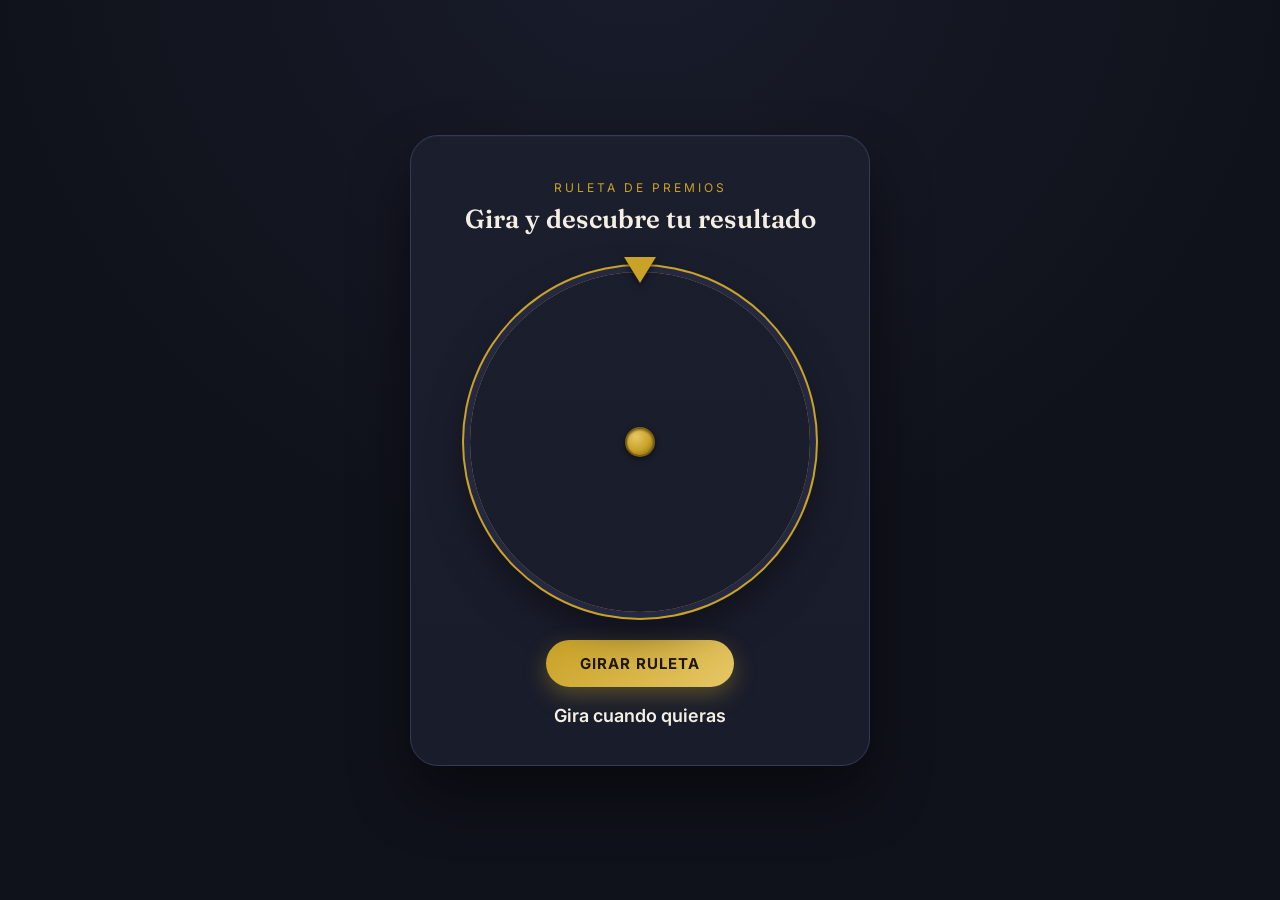
==== commit fb8387ed: "Update index.html" ====
--- a/index.html
+++ b/index.html
@@ -10,13 +10,6 @@
 <link rel="stylesheet" href="style.css">
 </head>
 <body>
-
-<button id="btn-menu" aria-label="Abrir opciones" onclick="toggleMenu()">
-  <svg width="20" height="20" viewBox="0 0 20 20" fill="none" xmlns="http://www.w3.org/2000/svg">
-    <path d="M2 5H18M2 10H18M2 15H18" stroke="currentColor" stroke-width="1.8" stroke-linecap="round"/>
-  </svg>
-</button>
-<div id="overlay" onclick="toggleMenu()"></div>
 
 <main class="contenedor-ruleta">
 
@@ -33,23 +26,17 @@
   <button id="girarBtn" onclick="girarRuleta()">Girar ruleta</button>
   <div id="resultado" role="status" aria-live="polite">Gira cuando quieras</div>
 
-  <!-- Botón de pago, totalmente opcional: solo aparece tras un resultado
-       monetario y nunca bloquea ni condiciona volver a girar. -->
+  <!-- Enlace de apoyo, totalmente opcional: siempre disponible, nunca
+       bloquea ni condiciona volver a girar. -->
   <button id="btn-pagar" class="btn-pagar" hidden>
-    Apoyar con <span id="btn-pagar-importe"></span> <span class="opcional">· opcional</span>
+    Ver mi lista de deseos <span class="opcional">· si te apetece</span>
   </button>
 
 </main>
 
-<aside class="panel-configuracion" id="panel-config" aria-hidden="true">
-  <div class="header-panel">
-    <h3>Opciones de la ruleta</h3>
-    <button class="btn-cerrar-panel" aria-label="Cerrar" onclick="toggleMenu()">×</button>
-  </div>
-  <ul id="lista-opciones"></ul>
-  <button class="btn-añadir" onclick="añadirOpcion()">+ Añadir opción</button>
-</aside>
-
+<!-- config.js define WHEEL_OPTIONS y THRONE_WISHLIST_URL. Se edita
+     solo en el servidor (o vía admin.html), nunca desde esta página. -->
+<script src="config.js"></script>
 <script src="script.js"></script>
 </body>
 </html>
--- a/style.css
+++ b/style.css
@@ -297,13 +297,17 @@
 #lista-opciones::-webkit-scrollbar-thumb { background-color: var(--border); border-radius: 10px; }
 
 .item-opcion {
+  margin-bottom: 12px;
+}
+
+.item-opcion__fila {
   display: flex;
   gap: 8px;
-  margin-bottom: 10px;
-  align-items: center;
-}
-
-.item-opcion input {
+  align-items: center;
+  margin-bottom: 6px;
+}
+
+.item-opcion__fila input {
   flex-grow: 1;
   padding: 10px;
   background: var(--surface-2);
@@ -316,7 +320,26 @@
   transition: border-color 0.2s;
 }
 
-.item-opcion input:focus { border-color: var(--gold); }
+.item-opcion__fila input:focus { border-color: var(--gold); }
+
+.item-opcion__enlace {
+  width: 100%;
+  padding: 8px 10px;
+  background: var(--surface-2);
+  border: 1px solid var(--border);
+  color: var(--text-muted);
+  border-radius: 8px;
+  font-size: 12px;
+  font-family: var(--font-body);
+  outline: none;
+  box-sizing: border-box;
+  transition: border-color 0.2s;
+}
+
+.item-opcion__enlace:focus {
+  border-color: var(--gold);
+  color: var(--text);
+}
 
 .btn-eliminar {
   background: transparent;
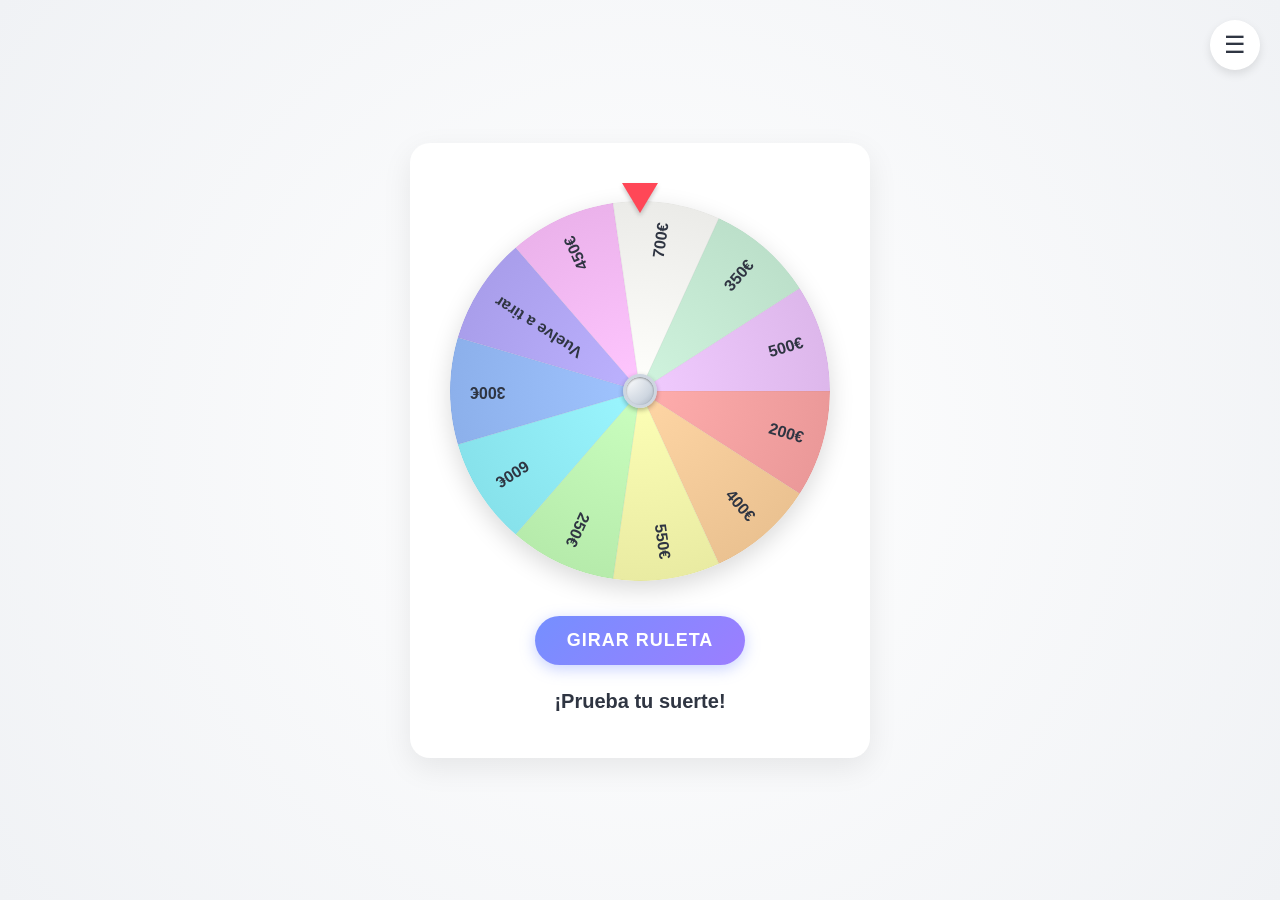
==== commit ba6dec47: "Update index.html" ====
--- a/index.html
+++ b/index.html
@@ -3,40 +3,471 @@
 <head>
 <meta charset="UTF-8">
 <meta name="viewport" content="width=device-width, initial-scale=1.0"/>
-<title>Ruleta Premium</title>
-<link rel="preconnect" href="https://fonts.googleapis.com">
-<link rel="preconnect" href="https://fonts.gstatic.com" crossorigin>
-<link href="https://fonts.googleapis.com/css2?family=Fraunces:opsz,wght@9..144,400;9..144,600;9..144,700&family=Inter:wght@400;500;600;700&display=swap" rel="stylesheet">
-<link rel="stylesheet" href="style.css">
+<title>Spinwheel</title>
+<style>
+  body {
+    font-family: 'Segoe UI', Tahoma, Geneva, Verdana, sans-serif;
+    display: flex;
+    justify-content: center;
+    align-items: center;
+    min-height: 100vh;
+    background: radial-gradient(circle at center, #ffffff 0%, #f0f2f5 100%);
+    margin: 0;
+    padding: 20px;
+    box-sizing: border-box;
+    overflow-x: hidden;
+  }
+
+  /* --- Botón Menú Hamburguesa --- */
+  #btn-menu {
+    position: fixed;
+    top: 20px;
+    right: 20px;
+    background: white;
+    border: none;
+    width: 50px;
+    height: 50px;
+    border-radius: 50%;
+    font-size: 24px;
+    cursor: pointer;
+    box-shadow: 0 4px 10px rgba(0,0,0,0.1);
+    z-index: 100;
+    transition: transform 0.2s, box-shadow 0.2s;
+    display: flex;
+    justify-content: center;
+    align-items: center;
+    color: #2f3542;
+  }
+
+  #btn-menu:hover {
+    transform: scale(1.05);
+    box-shadow: 0 6px 15px rgba(0,0,0,0.15);
+  }
+
+  /* --- Overlay oscuro al abrir el menú --- */
+  #overlay {
+    position: fixed;
+    top: 0; left: 0; width: 100%; height: 100%;
+    background: rgba(0,0,0,0.4);
+    opacity: 0;
+    pointer-events: none;
+    transition: opacity 0.3s ease;
+    z-index: 999;
+  }
+
+  #overlay.activo {
+    opacity: 1;
+    pointer-events: auto;
+  }
+
+  /* --- Diseño Principal de la Ruleta --- */
+  .contenedor-ruleta {
+    background: white;
+    padding: 40px;
+    border-radius: 20px;
+    box-shadow: 0 10px 30px rgba(0,0,0,0.08);
+    text-align: center;
+    display: flex;
+    flex-direction: column;
+    align-items: center;
+    z-index: 10;
+  }
+
+  /* --- Ruleta Visual (Tamaño 380px) --- */
+  .flecha {
+    width: 0;
+    height: 0;
+    border-left: 18px solid transparent;
+    border-right: 18px solid transparent;
+    border-top: 30px solid #ff4757;
+    margin: 0 auto -12px; 
+    position: relative;
+    z-index: 10;
+    filter: drop-shadow(0px 3px 2px rgba(0,0,0,0.2));
+  }
+
+  .ruleta-container {
+    position: relative;
+    display: flex;
+    justify-content: center;
+    align-items: center;
+    border-radius: 50%;
+    box-shadow: 0 8px 25px rgba(0,0,0,0.15);
+  }
+
+  #canvas {
+    border-radius: 50%;
+    cursor: pointer;
+    display: block;
+    width: 380px;  
+    height: 380px; 
+  }
+
+  .ruleta-container::after {
+    content: '';
+    position: absolute;
+    width: 28px;
+    height: 28px;
+    background: radial-gradient(circle at top left, #ffffff 0%, #ced6e0 70%, #a4b0be 100%);
+    border: 3px solid #ced6e0;
+    border-radius: 50%;
+    z-index: 5;
+    box-shadow: inset 0 1px 2px rgba(0,0,0,0.4), 0 2px 5px rgba(0,0,0,0.3);
+  }
+
+  /* --- Botones y Resultados --- */
+  #girarBtn {
+    background: linear-gradient(135deg, #758fff, #9c7eff);
+    border: none;
+    padding: 14px 32px;
+    color: white;
+    font-size: 18px;
+    font-weight: bold;
+    border-radius: 50px;
+    cursor: pointer;
+    box-shadow: 0 4px 15px rgba(117, 143, 255, 0.4);
+    transition: all 0.3s ease;
+    margin-top: 35px;
+    text-transform: uppercase;
+    letter-spacing: 1px;
+  }
+
+  #girarBtn:not(:disabled):hover {
+    transform: translateY(-2px) scale(1.02);
+    box-shadow: 0 6px 20px rgba(117, 143, 255, 0.6);
+  }
+
+  #girarBtn:disabled {
+    background: #ced6e0;
+    box-shadow: none;
+    cursor: not-allowed;
+    transform: none;
+  }
+
+  #resultado {
+    margin-top: 25px;
+    font-size: 20px;
+    font-weight: bold;
+    min-height: 28px;
+    color: #2f3542;
+    transition: all 0.3s ease;
+  }
+
+  @keyframes parpadear {
+    0%, 100% { opacity: 1; }
+    50% { opacity: 0.7; }
+  }
+  
+  .resultado-perdonado {
+    color: #2ed573 !important;
+    transform: scale(1.1);
+    animation: parpadear 1s ease-in-out infinite;
+    text-shadow: 0 0 5px rgba(46, 213, 115, 0.3);
+  }
+
+  .resultado-reintentar {
+    color: #758fff !important;
+    transform: scale(1.1);
+    font-style: italic;
+  }
+
+  /* --- Panel de Configuración Deslizante --- */
+  .panel-configuracion {
+    position: fixed;
+    top: 0;
+    right: -350px; 
+    width: 320px;
+    height: 100vh; 
+    background: white;
+    box-shadow: -5px 0 25px rgba(0,0,0,0.15);
+    z-index: 1000; 
+    transition: right 0.3s cubic-bezier(0.2, 0.8, 0.2, 1);
+    padding: 25px 20px;
+    box-sizing: border-box;
+    display: flex;
+    flex-direction: column;
+  }
+
+  .panel-configuracion.abierto {
+    right: 0; 
+  }
+
+  .header-panel {
+    display: flex;
+    justify-content: space-between;
+    align-items: center;
+    margin-bottom: 15px;
+    border-bottom: 2px solid #f1f2f6;
+    padding-bottom: 10px;
+  }
+
+  .header-panel h3 {
+    margin: 0;
+    font-size: 20px;
+    color: #2f3542;
+  }
+
+  .btn-cerrar-panel {
+    background: transparent;
+    border: none;
+    font-size: 28px;
+    cursor: pointer;
+    color: #ff4757;
+    line-height: 1;
+    padding: 0 5px;
+    transition: transform 0.2s;
+  }
+
+  .btn-cerrar-panel:hover {
+    transform: scale(1.2);
+  }
+
+  #lista-opciones {
+    list-style: none;
+    padding: 0;
+    margin: 0 0 15px 0;
+    overflow-y: auto; 
+    flex-grow: 1; 
+    scrollbar-width: thin;
+    scrollbar-color: #ced6e0 transparent;
+  }
+
+  #lista-opciones::-webkit-scrollbar { width: 6px; }
+  #lista-opciones::-webkit-scrollbar-thumb { background-color: #ced6e0; border-radius: 10px; }
+
+  .item-opcion {
+    display: flex;
+    gap: 8px;
+    margin-bottom: 10px;
+    align-items: center;
+    padding-right: 5px; 
+  }
+
+  .item-opcion input {
+    flex-grow: 1;
+    padding: 10px;
+    border: 1px solid #ced6e0;
+    border-radius: 6px;
+    font-size: 15px;
+    outline: none;
+    transition: border-color 0.2s;
+  }
+
+  .item-opcion input:focus {
+    border-color: #758fff;
+  }
+
+  .btn-eliminar {
+    background: #ff4757;
+    color: white;
+    border: none;
+    width: 32px;
+    height: 32px;
+    border-radius: 6px;
+    cursor: pointer;
+    font-weight: bold;
+    font-size: 16px;
+  }
+
+  .btn-añadir {
+    background: #2ed573;
+    color: white;
+    border: none;
+    padding: 14px;
+    border-radius: 8px;
+    cursor: pointer;
+    font-weight: bold;
+    font-size: 15px;
+    margin-top: auto; 
+    transition: transform 0.2s;
+  }
+  
+  .btn-añadir:hover {
+    transform: translateY(-2px);
+  }
+  
+  @media (max-width: 500px) {
+    .contenedor-ruleta { padding: 20px; width: 100%; }
+    #canvas { width: 100%; max-width: 380px; height: auto; aspect-ratio: 1/1; }
+    .panel-configuracion { width: 100%; right: -100%; }
+  }
+</style>
 </head>
 <body>
 
-<main class="contenedor-ruleta">
-
-  <header class="cabecera">
-    <span class="eyebrow">Ruleta de premios</span>
-    <h1>Gira y descubre tu resultado</h1>
-  </header>
-
-  <div class="flecha" aria-hidden="true"></div>
+<button id="btn-menu" onclick="toggleMenu()">☰</button>
+<div id="overlay" onclick="toggleMenu()"></div>
+
+<div class="contenedor-ruleta">
+  <div class="flecha"></div>
   <div class="ruleta-container">
-    <canvas id="canvas" width="380" height="380" role="img" aria-label="Ruleta de premios"></canvas>
+    <canvas id="canvas" width="380" height="380"></canvas>
   </div>
-
-  <button id="girarBtn" onclick="girarRuleta()">Girar ruleta</button>
-  <div id="resultado" role="status" aria-live="polite">Gira cuando quieras</div>
-
-  <!-- Enlace de apoyo, totalmente opcional: siempre disponible, nunca
-       bloquea ni condiciona volver a girar. -->
-  <button id="btn-pagar" class="btn-pagar" hidden>
-    Ver mi lista de deseos <span class="opcional">· si te apetece</span>
-  </button>
-
-</main>
-
-<!-- config.js define WHEEL_OPTIONS y THRONE_WISHLIST_URL. Se edita
-     solo en el servidor (o vía admin.html), nunca desde esta página. -->
-<script src="config.js"></script>
-<script src="script.js"></script>
+  <button id="girarBtn" onclick="girarRuleta()">Girar Ruleta</button>
+  <div id="resultado">¡Prueba tu suerte!</div>
+</div>
+
+<div class="panel-configuracion" id="panel-config">
+  <div class="header-panel">
+    <h3>⚙️ Opciones</h3>
+    <button class="btn-cerrar-panel" onclick="toggleMenu()">×</button>
+  </div>
+  <ul id="lista-opciones"></ul>
+  <button class="btn-añadir" onclick="añadirOpcion()">+ Añadir opción</button>
+</div>
+
+<script>
+// --- LÓGICA DEL MENÚ LATERAL ---
+function toggleMenu() {
+  const panel = document.getElementById('panel-config');
+  const overlay = document.getElementById('overlay');
+  
+  panel.classList.toggle('abierto');
+  overlay.classList.toggle('activo');
+}
+
+// --- LÓGICA DE LA RULETA ---
+const canvas = document.getElementById("canvas");
+const ctx = canvas.getContext("2d");
+const resultado = document.getElementById("resultado");
+const girarBtn = document.getElementById("girarBtn");
+const listaOpcionesUI = document.getElementById("lista-opciones");
+
+let ruletaGirando = false;
+let rotacionActual = 0;
+
+// Opciones actualizadas (montos entre 200 y 700, sin "Perdonado")
+let opciones = [
+  "200€", "400€", "550€", "250€", "600€", 
+  "300€", "Vuelve a tirar", "450€", "700€", "350€", "500€"
+];
+
+const colores = [
+  "#ffadad", "#ffd6a5", "#fdffb6", "#caffbf", "#9bf6ff", "#a0c4ff",
+  "#bdb2ff", "#ffc6ff", "#fffffc", "#d0f4de", "#f1cbff", "#ffb3c6"
+];
+
+function ajustarColor(color, cantidad) {
+  let r = parseInt(color.slice(1, 3), 16), g = parseInt(color.slice(3, 5), 16), b = parseInt(color.slice(5, 7), 16);
+  r = Math.max(0, Math.min(255, r + cantidad));
+  g = Math.max(0, Math.min(255, g + cantidad));
+  b = Math.max(0, Math.min(255, b + cantidad));
+  return `rgb(${r}, ${g}, ${b})`;
+}
+
+function dibujarRuleta() {
+  const slices = opciones.length;
+  if (slices === 0) return;
+  ctx.clearRect(0, 0, 380, 380);
+  
+  const centro = 190; 
+  
+  for (let i = 0; i < slices; i++) {
+    ctx.beginPath();
+    ctx.moveTo(centro, centro);
+    const gradient = ctx.createRadialGradient(centro, centro, 0, centro, centro, centro);
+    gradient.addColorStop(0, colores[i % colores.length]); 
+    gradient.addColorStop(1, ajustarColor(colores[i % colores.length], -20)); 
+    ctx.fillStyle = gradient;
+    ctx.arc(centro, centro, centro, (i * 2 * Math.PI) / slices, ((i + 1) * 2 * Math.PI) / slices);
+    ctx.fill();
+    
+    ctx.lineWidth = 1;
+    ctx.strokeStyle = "rgba(0,0,0,0.05)";
+    ctx.stroke();
+    
+    ctx.save();
+    ctx.translate(centro, centro);
+    ctx.rotate(((i + 0.5) * 2 * Math.PI) / slices);
+    ctx.fillStyle = "#2f3542";
+    
+    const fontSize = slices > 15 ? 12 : 16;
+    ctx.font = `bold ${fontSize}px sans-serif`;
+    ctx.textAlign = "right";
+    ctx.textBaseline = "middle";
+    ctx.fillText(opciones[i], centro - 20, 0);
+    ctx.restore();
+  }
+}
+
+function girarRuleta() {
+  if (ruletaGirando || opciones.length === 0) return;
+  ruletaGirando = true;
+  girarBtn.disabled = true;
+  resultado.className = "";
+  resultado.innerText = "Girando...";
+
+  const slices = opciones.length;
+  const indiceGanador = Math.floor(Math.random() * slices);
+  const vueltasExtras = (Math.floor(Math.random() * 4) + 5) * 360;
+  
+  const sliceAngle = 360 / slices;
+  const anguloCentroPremio = (indiceGanador * sliceAngle) + (sliceAngle / 2);
+  const desfaseAleatorio = (Math.random() * (sliceAngle * 0.8)) - (sliceAngle * 0.4);
+  const baseRotacion = 270 - anguloCentroPremio + desfaseAleatorio;
+
+  const moduloActual = rotacionActual % 360;
+  let diferenciaRotacion = baseRotacion - moduloActual;
+  if (diferenciaRotacion < 0) diferenciaRotacion += 360;
+
+  const rotacionTotal = rotacionActual + vueltasExtras + diferenciaRotacion;
+  
+  canvas.style.transition = "transform 4s cubic-bezier(0.2, 0.8, 0.1, 1)";
+  canvas.style.transform = `rotate(${rotacionTotal}deg)`;
+  rotacionActual = rotacionTotal;
+
+  setTimeout(() => {
+    const textoGanador = opciones[indiceGanador];
+    
+    if (textoGanador.toLowerCase().includes("perdonado")) {
+      resultado.innerText = "¡Has sido perdonado! 🎉";
+      resultado.classList.add("resultado-perdonado");
+    } else if (textoGanador.toLowerCase().includes("vuelve a tirar") || textoGanador.toLowerCase().includes("otra vez")) {
+      resultado.innerText = "¡Tira de nuevo! 🔄";
+      resultado.classList.add("resultado-reintentar");
+      setTimeout(() => { if(!ruletaGirando) resultado.innerText += " (¡Tu turno!)"; }, 1500);
+    } else {
+      resultado.innerText = `Resultado: ${textoGanador}`;
+    }
+    
+    ruletaGirando = false;
+    girarBtn.disabled = false;
+  }, 4050); 
+}
+
+function renderizarLista() {
+  listaOpcionesUI.innerHTML = "";
+  opciones.forEach((opcion, index) => {
+    const li = document.createElement("li");
+    li.className = "item-opcion";
+    li.innerHTML = `<input type="text" value="${opcion}" oninput="opciones[${index}]=this.value; dibujarRuleta()">
+                    <button class="btn-eliminar" onclick="eliminarOpcion(${index})">×</button>`;
+    listaOpcionesUI.appendChild(li);
+  });
+  dibujarRuleta();
+}
+
+function eliminarOpcion(index) {
+  if (opciones.length > 2) { opciones.splice(index, 1); renderizarLista(); }
+  else { alert("La ruleta necesita al menos 2 opciones."); }
+}
+
+function añadirOpcion() {
+  opciones.push("Nueva");
+  renderizarLista();
+  listaOpcionesUI.scrollTop = listaOpcionesUI.scrollHeight;
+}
+
+renderizarLista();
+canvas.addEventListener('click', () => {
+  if (!ruletaGirando) girarRuleta();
+});
+
+// --- PROTECCIÓN BÁSICA ---
+document.addEventListener('contextmenu', e => e.preventDefault());
+document.addEventListener('keydown', e => {
+  if (e.key === 'F12' || (e.ctrlKey && e.shiftKey && e.key === 'I') || (e.ctrlKey && e.key === 'u')) e.preventDefault();
+});
+</script>
 </body>
 </html>
